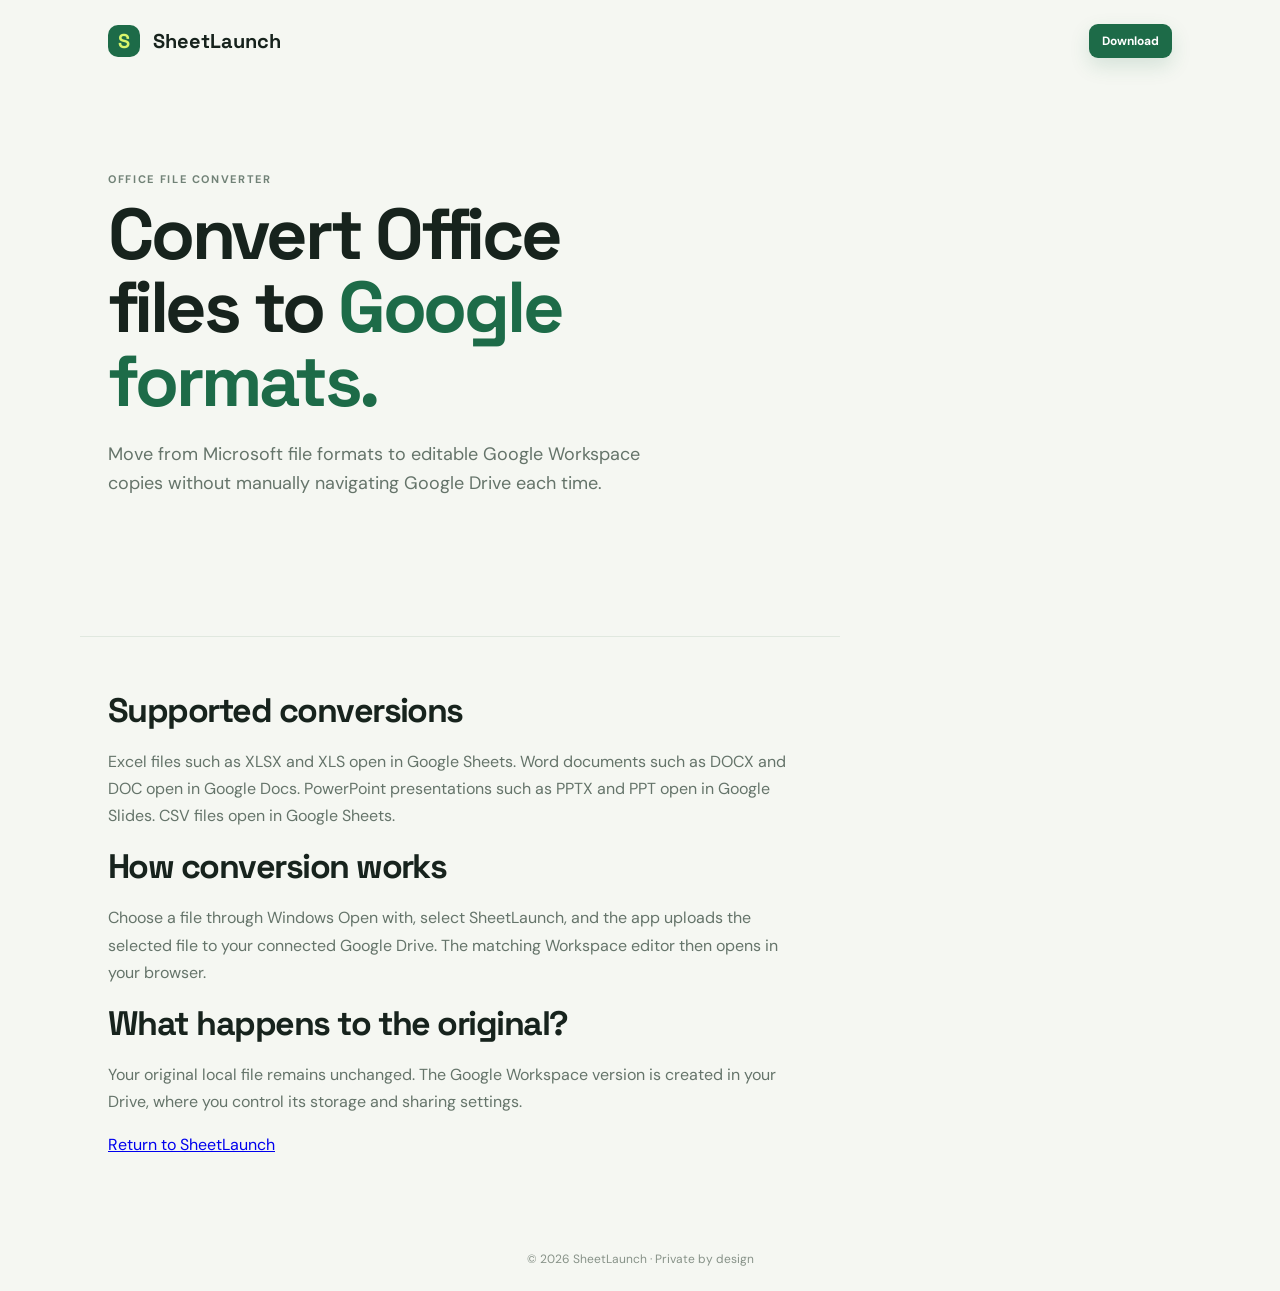
==== convert-office-files-to-google-format.html @ 5d46a6c9 "Add practical SEO guides for Office to Workspace searches" ====
<!doctype html><html lang="en"><head><meta charset="UTF-8"><meta name="viewport" content="width=device-width,initial-scale=1"><title>Convert Office Files to Google Docs, Sheets & Slides | SheetLaunch</title><meta name="description" content="Convert DOCX, XLSX, PPTX and CSV files into editable Google Docs, Sheets and Slides copies with SheetLaunch."><link rel="canonical" href="https://sheetlaunch.getwalksafe.co.uk/convert-office-files-to-google-format.html"><link rel="stylesheet" href="styles.css"></head><body><nav><a class="brand" href="/"><span>S</span> SheetLaunch</a><a class="button small" href="/#download">Download</a></nav><main><section class="hero"><div class="hero-copy"><div class="eyebrow">OFFICE FILE CONVERTER</div><h1>Convert Office files to <em>Google formats.</em></h1><p>Move from Microsoft file formats to editable Google Workspace copies without manually navigating Google Drive each time.</p></div></section><section class="legal"><h2>Supported conversions</h2><p>Excel files such as XLSX and XLS open in Google Sheets. Word documents such as DOCX and DOC open in Google Docs. PowerPoint presentations such as PPTX and PPT open in Google Slides. CSV files open in Google Sheets.</p><h2>How conversion works</h2><p>Choose a file through Windows Open with, select SheetLaunch, and the app uploads the selected file to your connected Google Drive. The matching Workspace editor then opens in your browser.</p><h2>What happens to the original?</h2><p>Your original local file remains unchanged. The Google Workspace version is created in your Drive, where you control its storage and sharing settings.</p><p><a href="/">Return to SheetLaunch</a></p></section></main><footer>© 2026 SheetLaunch · Private by design</footer></body></html>
---- styles.css ----
@import url('https://fonts.googleapis.com/css2?family=DM+Sans:wght@400;500;600;700&family=Space+Grotesk:wght@500;600;700&display=swap');
:root{--ink:#17231d;--muted:#65746a;--green:#1d6b48;--lime:#d9f56b;--paper:#f5f7f2}*{box-sizing:border-box}html{scroll-behavior:smooth}body{margin:0;background:var(--paper);color:var(--ink);font:16px 'DM Sans',sans-serif}nav,main,footer{max-width:1120px;margin:auto}nav{display:flex;align-items:center;gap:30px;padding:24px 28px}.brand{font:700 20px 'Space Grotesk';color:var(--ink);text-decoration:none;margin-right:auto}.brand span,.badge{display:inline-grid;place-items:center;background:var(--green);color:var(--lime);border-radius:10px;width:32px;height:32px;margin-right:8px}.nav-link,.text-link{color:var(--muted);text-decoration:none;font-size:14px}.button{display:inline-block;background:var(--green);color:white;text-decoration:none;border-radius:9px;padding:13px 18px;font-weight:700;font-size:14px;box-shadow:0 8px 20px #1d6b4825}.button b{margin-left:10px}.button.small{padding:9px 13px;font-size:12px}.hero{display:grid;grid-template-columns:1.1fr .9fr;gap:70px;align-items:center;padding:90px 28px 110px}.eyebrow{font-size:11px;letter-spacing:.15em;color:#718277;font-weight:700;margin-bottom:12px}.hero h1,h2,h3{font-family:'Space Grotesk';letter-spacing:-.045em;margin:0}.hero h1{font-size:clamp(42px,6vw,72px);line-height:1.02}.hero em{font-style:normal;color:var(--green)}.hero p{color:var(--muted);font-size:18px;line-height:1.6;max-width:550px;margin:22px 0 28px}.actions{display:flex;align-items:center;gap:22px}.trust{color:#7c897f;font-size:12px;margin-top:26px;display:flex;gap:12px;flex-wrap:wrap}.trust span{color:var(--green)}.hero-card{background:#fff;border:1px solid #dfe8df;border-radius:24px;padding:30px;box-shadow:0 22px 55px #23402d18;display:grid;grid-template-columns:auto 1fr auto;align-items:center;gap:14px}.file-icon,.sheets-icon{width:44px;height:44px;border-radius:12px;display:grid;place-items:center;font-size:23px}.xls{background:#dff2d8;color:#287346}.sheets-icon{background:#d9f56b;color:#255e3d}.file-name{font-weight:700;font-size:14px}.destination{font-size:13px;color:var(--green)}.arrow{color:#a5b2a7;font-size:22px}.progress{grid-column:1/-1;height:6px;background:#edf1ec;border-radius:20px;overflow:hidden;margin-top:10px}.progress i{display:block;width:65%;height:100%;background:var(--green);border-radius:20px}.hero-card small{grid-column:1/-1;color:#849187;font-size:12px}.section{padding:80px 28px}.section h2,.download h2{font-size:40px;max-width:550px}.steps{display:grid;grid-template-columns:repeat(3,1fr);gap:18px;margin-top:42px}.steps article{background:#fff;border:1px solid #e0e8df;border-radius:16px;padding:24px}.steps b{color:var(--green);font-size:12px}.steps h3{font-size:21px;margin-top:22px}.steps p,.callout p,.download p{color:var(--muted);line-height:1.55}.callout{margin:20px 28px 90px;padding:38px 42px;border-radius:20px;background:#193b2a;color:white;display:flex;align-items:center;justify-content:space-between}.callout .eyebrow{color:#b8d2b7}.callout h2{font-size:32px}.callout p{max-width:570px;color:#c1d1c3}.badge{width:74px;height:74px;border-radius:22px;font-size:34px;margin:0}.download{text-align:center;padding:45px 28px 110px}.download h2{margin:0 auto}.download p{max-width:560px;margin:16px auto 25px}.download small{display:block;color:#879288;margin-top:14px}footer{text-align:center;color:#879288;font-size:12px;padding:24px}@media(max-width:760px){nav{padding:18px}.nav-link{display:none}.hero{grid-template-columns:1fr;padding:55px 18px 75px;gap:40px}.hero h1{font-size:47px}.section{padding:55px 18px}.steps{grid-template-columns:1fr}.callout{margin:10px 18px 60px;padding:28px;display:block}.badge{margin-top:25px}}
.legal{max-width:760px;padding:52px 28px;border-top:1px solid #e0e8df}.legal h2{font-size:34px}.legal p{color:var(--muted);line-height:1.7}.legal small{color:#879288}
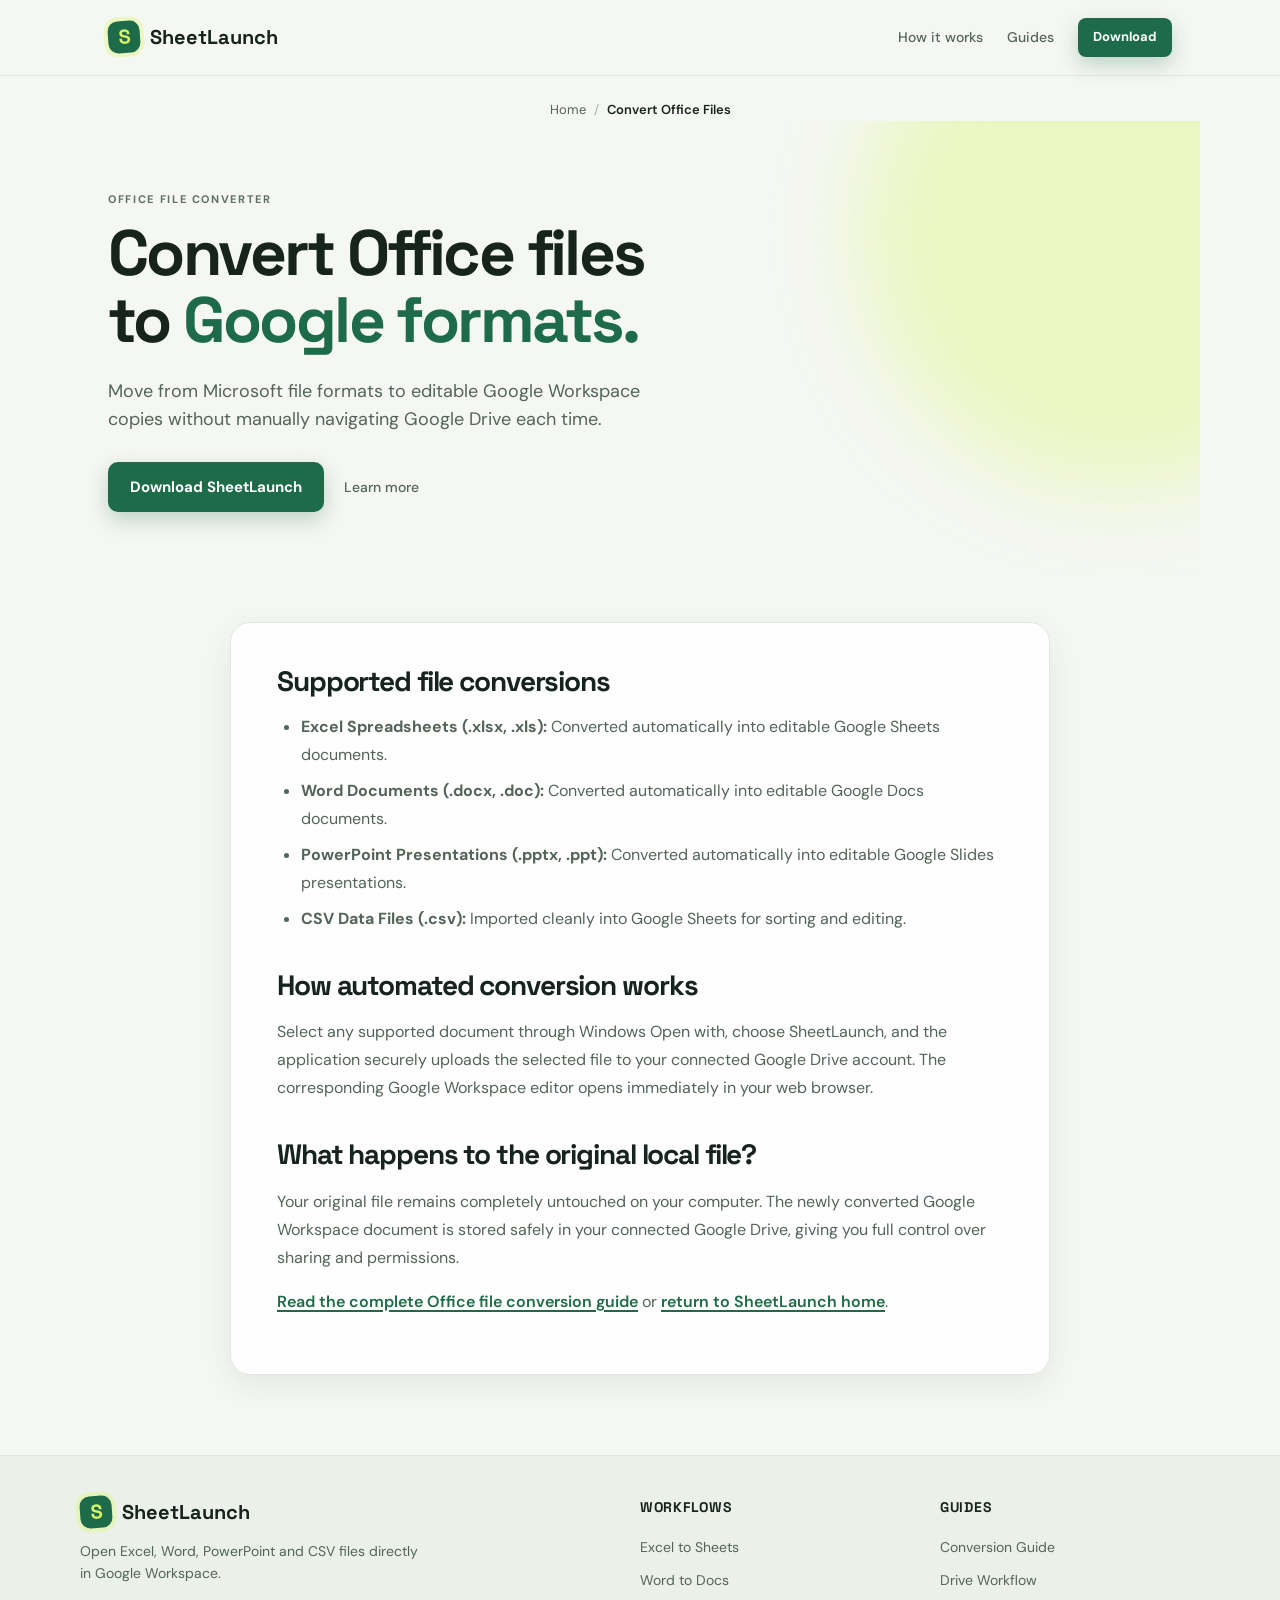
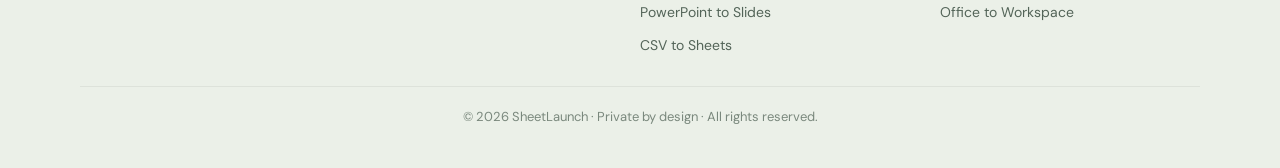
==== commit 39bc6aac: "update" ====
--- a/convert-office-files-to-google-format.html
+++ b/convert-office-files-to-google-format.html
@@ -1 +1,137 @@
-<!doctype html><html lang="en"><head><meta charset="UTF-8"><meta name="viewport" content="width=device-width,initial-scale=1"><title>Convert Office Files to Google Docs, Sheets & Slides | SheetLaunch</title><meta name="description" content="Convert DOCX, XLSX, PPTX and CSV files into editable Google Docs, Sheets and Slides copies with SheetLaunch."><link rel="canonical" href="https://sheetlaunch.getwalksafe.co.uk/convert-office-files-to-google-format.html"><link rel="stylesheet" href="styles.css"></head><body><nav><a class="brand" href="/"><span>S</span> SheetLaunch</a><a class="button small" href="/#download">Download</a></nav><main><section class="hero"><div class="hero-copy"><div class="eyebrow">OFFICE FILE CONVERTER</div><h1>Convert Office files to <em>Google formats.</em></h1><p>Move from Microsoft file formats to editable Google Workspace copies without manually navigating Google Drive each time.</p></div></section><section class="legal"><h2>Supported conversions</h2><p>Excel files such as XLSX and XLS open in Google Sheets. Word documents such as DOCX and DOC open in Google Docs. PowerPoint presentations such as PPTX and PPT open in Google Slides. CSV files open in Google Sheets.</p><h2>How conversion works</h2><p>Choose a file through Windows Open with, select SheetLaunch, and the app uploads the selected file to your connected Google Drive. The matching Workspace editor then opens in your browser.</p><h2>What happens to the original?</h2><p>Your original local file remains unchanged. The Google Workspace version is created in your Drive, where you control its storage and sharing settings.</p><p><a href="/">Return to SheetLaunch</a></p></section></main><footer>© 2026 SheetLaunch · Private by design</footer></body></html>
+<!doctype html>
+<html lang="en">
+<head>
+  <meta charset="UTF-8">
+  <meta name="viewport" content="width=device-width, initial-scale=1">
+  <title>Convert Office Files to Google Docs, Sheets & Slides | SheetLaunch</title>
+  <meta name="description" content="Convert DOCX, XLSX, PPTX and CSV files into editable Google Docs, Sheets and Slides copies seamlessly with SheetLaunch.">
+  <meta name="robots" content="index, follow, max-image-preview:large">
+  <meta name="theme-color" content="#1d6b48">
+  <link rel="canonical" href="https://sheetlaunch.getwalksafe.co.uk/convert-office-files-to-google-format.html">
+  
+  <!-- Open Graph -->
+  <meta property="og:type" content="article">
+  <meta property="og:site_name" content="SheetLaunch">
+  <meta property="og:url" content="https://sheetlaunch.getwalksafe.co.uk/convert-office-files-to-google-format.html">
+  <meta property="og:title" content="Convert Office Files to Google Docs, Sheets & Slides | SheetLaunch">
+  <meta property="og:description" content="Convert DOCX, XLSX, PPTX and CSV files into editable Google Docs, Sheets and Slides copies with SheetLaunch.">
+  <meta property="og:image" content="https://sheetlaunch.getwalksafe.co.uk/og-image.png">
+  
+  <!-- Twitter -->
+  <meta name="twitter:card" content="summary_large_image">
+  <meta name="twitter:title" content="Convert Office Files to Google Docs, Sheets & Slides | SheetLaunch">
+  <meta name="twitter:description" content="Convert DOCX, XLSX, PPTX and CSV files into editable Google Docs, Sheets and Slides copies with SheetLaunch.">
+  <meta name="twitter:image" content="https://sheetlaunch.getwalksafe.co.uk/og-image.png">
+
+  <link rel="stylesheet" href="styles.css">
+
+  <!-- JSON-LD Structured Data -->
+  <script type="application/ld+json">
+  [
+    {
+      "@context": "https://schema.org",
+      "@type": "BreadcrumbList",
+      "itemListElement": [
+        {
+          "@type": "ListItem",
+          "position": 1,
+          "name": "Home",
+          "item": "https://sheetlaunch.getwalksafe.co.uk/"
+        },
+        {
+          "@type": "ListItem",
+          "position": 2,
+          "name": "Convert Office Files",
+          "item": "https://sheetlaunch.getwalksafe.co.uk/convert-office-files-to-google-format.html"
+        }
+      ]
+    },
+    {
+      "@context": "https://schema.org",
+      "@type": "TechArticle",
+      "headline": "Convert Office Files to Google Workspace Formats",
+      "description": "Comprehensive explanation of file format conversions between Microsoft Office and Google Workspace editors.",
+      "publisher": {
+        "@type": "Organization",
+        "name": "SheetLaunch",
+        "url": "https://sheetlaunch.getwalksafe.co.uk/"
+      }
+    }
+  ]
+  </script>
+</head>
+<body>
+  <header>
+    <nav>
+      <a class="brand" href="/"><span>S</span> SheetLaunch</a>
+      <a class="nav-link" href="/#how-it-works">How it works</a>
+      <a class="nav-link" href="/office-file-conversion-guide.html">Guides</a>
+      <a class="button small" href="/#download">Download</a>
+    </nav>
+  </header>
+
+  <nav class="breadcrumb" aria-label="Breadcrumb">
+    <ol>
+      <li><a href="/">Home</a></li>
+      <li><span aria-current="page">Convert Office Files</span></li>
+    </ol>
+  </nav>
+
+  <main>
+    <section class="hero">
+      <div class="hero-copy">
+        <div class="eyebrow">OFFICE FILE CONVERTER</div>
+        <h1>Convert Office files to <em>Google formats.</em></h1>
+        <p>Move from Microsoft file formats to editable Google Workspace copies without manually navigating Google Drive each time.</p>
+        <div class="actions">
+          <a class="button" href="/#download">Download SheetLaunch</a>
+          <a class="text-link" href="/">Learn more</a>
+        </div>
+      </div>
+    </section>
+
+    <article class="guide-content">
+      <h2>Supported file conversions</h2>
+      <ul>
+        <li><strong>Excel Spreadsheets (.xlsx, .xls):</strong> Converted automatically into editable Google Sheets documents.</li>
+        <li><strong>Word Documents (.docx, .doc):</strong> Converted automatically into editable Google Docs documents.</li>
+        <li><strong>PowerPoint Presentations (.pptx, .ppt):</strong> Converted automatically into editable Google Slides presentations.</li>
+        <li><strong>CSV Data Files (.csv):</strong> Imported cleanly into Google Sheets for sorting and editing.</li>
+      </ul>
+
+      <h2>How automated conversion works</h2>
+      <p>Select any supported document through Windows Open with, choose SheetLaunch, and the application securely uploads the selected file to your connected Google Drive account. The corresponding Google Workspace editor opens immediately in your web browser.</p>
+
+      <h2>What happens to the original local file?</h2>
+      <p>Your original file remains completely untouched on your computer. The newly converted Google Workspace document is stored safely in your connected Google Drive, giving you full control over sharing and permissions.</p>
+
+      <p><a href="/office-file-conversion-guide.html">Read the complete Office file conversion guide</a> or <a href="/">return to SheetLaunch home</a>.</p>
+    </article>
+  </main>
+
+  <footer>
+    <div class="footer-container">
+      <div class="footer-brand">
+        <a class="brand" href="/"><span>S</span> SheetLaunch</a>
+        <p>Open Excel, Word, PowerPoint and CSV files directly in Google Workspace.</p>
+      </div>
+      <div class="footer-links">
+        <h4>Workflows</h4>
+        <a href="/open-excel-in-google-sheets.html">Excel to Sheets</a>
+        <a href="/open-word-in-google-docs.html">Word to Docs</a>
+        <a href="/open-powerpoint-in-google-slides.html">PowerPoint to Slides</a>
+        <a href="/open-csv-in-google-sheets.html">CSV to Sheets</a>
+      </div>
+      <div class="footer-links">
+        <h4>Guides</h4>
+        <a href="/office-file-conversion-guide.html">Conversion Guide</a>
+        <a href="/open-files-in-google-drive.html">Drive Workflow</a>
+        <a href="/microsoft-office-to-google-workspace.html">Office to Workspace</a>
+      </div>
+    </div>
+    <div class="footer-bottom">
+      © 2026 SheetLaunch · Private by design · All rights reserved.
+    </div>
+  </footer>
+</body>
+</html>
--- a/styles.css
+++ b/styles.css
@@ -1,3 +1,650 @@
-@import url('https://fonts.googleapis.com/css2?family=DM+Sans:wght@400;500;600;700&family=Space+Grotesk:wght@500;600;700&display=swap');
-:root{--ink:#17231d;--muted:#65746a;--green:#1d6b48;--lime:#d9f56b;--paper:#f5f7f2}*{box-sizing:border-box}html{scroll-behavior:smooth}body{margin:0;background:var(--paper);color:var(--ink);font:16px 'DM Sans',sans-serif}nav,main,footer{max-width:1120px;margin:auto}nav{display:flex;align-items:center;gap:30px;padding:24px 28px}.brand{font:700 20px 'Space Grotesk';color:var(--ink);text-decoration:none;margin-right:auto}.brand span,.badge{display:inline-grid;place-items:center;background:var(--green);color:var(--lime);border-radius:10px;width:32px;height:32px;margin-right:8px}.nav-link,.text-link{color:var(--muted);text-decoration:none;font-size:14px}.button{display:inline-block;background:var(--green);color:white;text-decoration:none;border-radius:9px;padding:13px 18px;font-weight:700;font-size:14px;box-shadow:0 8px 20px #1d6b4825}.button b{margin-left:10px}.button.small{padding:9px 13px;font-size:12px}.hero{display:grid;grid-template-columns:1.1fr .9fr;gap:70px;align-items:center;padding:90px 28px 110px}.eyebrow{font-size:11px;letter-spacing:.15em;color:#718277;font-weight:700;margin-bottom:12px}.hero h1,h2,h3{font-family:'Space Grotesk';letter-spacing:-.045em;margin:0}.hero h1{font-size:clamp(42px,6vw,72px);line-height:1.02}.hero em{font-style:normal;color:var(--green)}.hero p{color:var(--muted);font-size:18px;line-height:1.6;max-width:550px;margin:22px 0 28px}.actions{display:flex;align-items:center;gap:22px}.trust{color:#7c897f;font-size:12px;margin-top:26px;display:flex;gap:12px;flex-wrap:wrap}.trust span{color:var(--green)}.hero-card{background:#fff;border:1px solid #dfe8df;border-radius:24px;padding:30px;box-shadow:0 22px 55px #23402d18;display:grid;grid-template-columns:auto 1fr auto;align-items:center;gap:14px}.file-icon,.sheets-icon{width:44px;height:44px;border-radius:12px;display:grid;place-items:center;font-size:23px}.xls{background:#dff2d8;color:#287346}.sheets-icon{background:#d9f56b;color:#255e3d}.file-name{font-weight:700;font-size:14px}.destination{font-size:13px;color:var(--green)}.arrow{color:#a5b2a7;font-size:22px}.progress{grid-column:1/-1;height:6px;background:#edf1ec;border-radius:20px;overflow:hidden;margin-top:10px}.progress i{display:block;width:65%;height:100%;background:var(--green);border-radius:20px}.hero-card small{grid-column:1/-1;color:#849187;font-size:12px}.section{padding:80px 28px}.section h2,.download h2{font-size:40px;max-width:550px}.steps{display:grid;grid-template-columns:repeat(3,1fr);gap:18px;margin-top:42px}.steps article{background:#fff;border:1px solid #e0e8df;border-radius:16px;padding:24px}.steps b{color:var(--green);font-size:12px}.steps h3{font-size:21px;margin-top:22px}.steps p,.callout p,.download p{color:var(--muted);line-height:1.55}.callout{margin:20px 28px 90px;padding:38px 42px;border-radius:20px;background:#193b2a;color:white;display:flex;align-items:center;justify-content:space-between}.callout .eyebrow{color:#b8d2b7}.callout h2{font-size:32px}.callout p{max-width:570px;color:#c1d1c3}.badge{width:74px;height:74px;border-radius:22px;font-size:34px;margin:0}.download{text-align:center;padding:45px 28px 110px}.download h2{margin:0 auto}.download p{max-width:560px;margin:16px auto 25px}.download small{display:block;color:#879288;margin-top:14px}footer{text-align:center;color:#879288;font-size:12px;padding:24px}@media(max-width:760px){nav{padding:18px}.nav-link{display:none}.hero{grid-template-columns:1fr;padding:55px 18px 75px;gap:40px}.hero h1{font-size:47px}.section{padding:55px 18px}.steps{grid-template-columns:1fr}.callout{margin:10px 18px 60px;padding:28px;display:block}.badge{margin-top:25px}}
-.legal{max-width:760px;padding:52px 28px;border-top:1px solid #e0e8df}.legal h2{font-size:34px}.legal p{color:var(--muted);line-height:1.7}.legal small{color:#879288}
+@import url('https://fonts.googleapis.com/css2?family=DM+Sans:ital,wght@0,400;0,500;0,600;0,700;1,400&family=Space+Grotesk:wght@500;600;700&display=swap');
+
+:root {
+  --ink: #17231d;
+  --muted: #536458;
+  --green: #1d6b48;
+  --green-hover: #145035;
+  --lime: #d9f56b;
+  --paper: #f5f7f2;
+  --white: #ffffff;
+  --border: #e0e8df;
+  --shadow-sm: 0 4px 12px rgba(29, 107, 72, 0.05);
+  --shadow-md: 0 10px 30px rgba(35, 64, 45, 0.08);
+  --shadow-lg: 0 22px 55px rgba(35, 64, 45, 0.15);
+}
+
+* {
+  box-sizing: border-box;
+}
+
+html {
+  scroll-behavior: smooth;
+}
+
+body {
+  margin: 0;
+  background: var(--paper);
+  color: var(--ink);
+  font-family: 'DM Sans', -apple-system, BlinkMacSystemFont, 'Segoe UI', Roboto, sans-serif;
+  font-size: 16px;
+  line-height: 1.6;
+  min-height: 100vh;
+  display: flex;
+  flex-direction: column;
+}
+
+/* Accessibility Focus States */
+a:focus-visible, button:focus-visible {
+  outline: 3px solid var(--green);
+  outline-offset: 3px;
+  border-radius: 4px;
+}
+
+/* Header & Nav */
+header {
+  border-bottom: 1px solid var(--border);
+  background: rgba(245, 247, 242, 0.92);
+  backdrop-filter: blur(8px);
+  position: sticky;
+  top: 0;
+  z-index: 100;
+}
+
+nav {
+  max-width: 1120px;
+  margin: auto;
+  display: flex;
+  align-items: center;
+  gap: 24px;
+  padding: 18px 28px;
+}
+
+.brand {
+  font-family: 'Space Grotesk', sans-serif;
+  font-weight: 700;
+  font-size: 20px;
+  color: var(--ink);
+  text-decoration: none;
+  display: flex;
+  align-items: center;
+  margin-right: auto;
+}
+
+.brand span, .badge {
+  display: inline-grid;
+  place-items: center;
+  background: var(--green);
+  color: var(--lime);
+  border-radius: 10px;
+  width: 32px;
+  height: 32px;
+  margin-right: 10px;
+  font-weight: 700;
+  box-shadow: 0 0 0 4px rgba(217, 245, 107, 0.35);
+  transform: rotate(-4deg);
+}
+
+.nav-link, .text-link {
+  color: var(--muted);
+  text-decoration: none;
+  font-size: 14px;
+  font-weight: 500;
+  transition: color 0.2s ease;
+}
+
+.nav-link:hover, .text-link:hover, a:not(.button):hover {
+  color: var(--green);
+}
+
+.nav-badge {
+  color: #718277;
+  font-size: 12px;
+  font-weight: 500;
+  background: #e5ece3;
+  padding: 3px 10px;
+  border-radius: 12px;
+}
+
+/* Main Container */
+main {
+  max-width: 1120px;
+  width: 100%;
+  margin: 0 auto;
+  flex: 1;
+  padding-bottom: 40px;
+}
+
+/* Breadcrumb Navigation */
+.breadcrumb {
+  padding: 24px 28px 0;
+  font-size: 13px;
+  color: var(--muted);
+}
+
+.breadcrumb ol {
+  list-style: none;
+  padding: 0;
+  margin: 0;
+  display: flex;
+  flex-wrap: wrap;
+  align-items: center;
+  gap: 8px;
+}
+
+.breadcrumb li+li::before {
+  content: "/";
+  color: #a5b2a7;
+  margin-right: 8px;
+}
+
+.breadcrumb a {
+  color: var(--muted);
+  text-decoration: none;
+}
+
+.breadcrumb a:hover {
+  color: var(--green);
+  text-decoration: underline;
+}
+
+.breadcrumb [aria-current="page"] {
+  color: var(--ink);
+  font-weight: 600;
+}
+
+/* Hero Section */
+.hero {
+  display: grid;
+  grid-template-columns: 1.1fr 0.9fr;
+  gap: 60px;
+  align-items: center;
+  padding: 70px 28px 80px;
+  position: relative;
+  overflow: hidden;
+}
+
+.hero::before {
+  content: '';
+  position: absolute;
+  width: 520px;
+  height: 520px;
+  border-radius: 50%;
+  background: rgba(217, 245, 107, 0.35);
+  filter: blur(40px);
+  right: -180px;
+  top: -150px;
+  z-index: -1;
+}
+
+.eyebrow {
+  font-size: 11px;
+  letter-spacing: 0.15em;
+  color: #5d7063;
+  font-weight: 700;
+  text-transform: uppercase;
+  margin-bottom: 12px;
+}
+
+.hero h1, h2, h3 {
+  font-family: 'Space Grotesk', sans-serif;
+  letter-spacing: -0.04em;
+  margin: 0;
+  color: var(--ink);
+}
+
+.hero h1 {
+  font-size: clamp(38px, 5.5vw, 64px);
+  line-height: 1.05;
+}
+
+.hero em {
+  font-style: normal;
+  color: var(--green);
+}
+
+.hero p {
+  color: var(--muted);
+  font-size: 18px;
+  line-height: 1.6;
+  max-width: 550px;
+  margin: 22px 0 28px;
+}
+
+.actions {
+  display: flex;
+  align-items: center;
+  gap: 20px;
+}
+
+.trust {
+  color: #6a796e;
+  font-size: 13px;
+  font-weight: 500;
+  margin-top: 26px;
+  display: flex;
+  gap: 16px;
+  flex-wrap: wrap;
+}
+
+.trust span {
+  color: var(--green);
+  font-weight: 700;
+}
+
+/* Hero Interactive Card */
+.hero-card {
+  background: var(--white);
+  border: 1px solid var(--border);
+  border-radius: 24px;
+  padding: 30px;
+  box-shadow: var(--shadow-lg);
+  display: grid;
+  grid-template-columns: auto 1fr auto;
+  align-items: center;
+  gap: 14px;
+  transform: rotate(2deg);
+  transition: transform 0.3s ease, box-shadow 0.3s ease;
+}
+
+.hero-card:hover {
+  transform: rotate(0) translateY(-4px);
+  box-shadow: 0 28px 65px rgba(35, 64, 45, 0.22);
+}
+
+.file-icon, .sheets-icon {
+  width: 44px;
+  height: 44px;
+  border-radius: 12px;
+  display: grid;
+  place-items: center;
+  font-size: 22px;
+  font-weight: 700;
+}
+
+.xls {
+  background: #dff2d8;
+  color: #287346;
+}
+
+.sheets-icon {
+  background: var(--lime);
+  color: #255e3d;
+}
+
+.file-name {
+  font-weight: 700;
+  font-size: 14px;
+}
+
+.destination {
+  font-size: 13px;
+  color: var(--green);
+}
+
+.arrow {
+  color: #a5b2a7;
+  font-size: 22px;
+}
+
+.progress {
+  grid-column: 1 / -1;
+  height: 6px;
+  background: #edf1ec;
+  border-radius: 20px;
+  overflow: hidden;
+  margin-top: 10px;
+}
+
+.progress i {
+  display: block;
+  width: 70%;
+  height: 100%;
+  background: var(--green);
+  border-radius: 20px;
+}
+
+.hero-card small {
+  grid-column: 1 / -1;
+  color: #849187;
+  font-size: 12px;
+}
+
+/* Buttons */
+.button {
+  display: inline-flex;
+  align-items: center;
+  justify-content: center;
+  background: var(--green);
+  color: var(--white);
+  text-decoration: none;
+  border-radius: 10px;
+  padding: 13px 22px;
+  font-weight: 700;
+  font-size: 15px;
+  box-shadow: 0 8px 20px rgba(29, 107, 72, 0.25);
+  transition: background-color 0.2s ease, transform 0.2s ease, box-shadow 0.2s ease;
+  border: none;
+  cursor: pointer;
+}
+
+.button:hover {
+  background: var(--green-hover);
+  color: var(--white);
+  transform: translateY(-2px);
+  box-shadow: 0 12px 25px rgba(29, 107, 72, 0.35);
+}
+
+.button b {
+  margin-left: 8px;
+}
+
+.button.small {
+  padding: 9px 15px;
+  font-size: 13px;
+  border-radius: 8px;
+}
+
+/* Generic Section Styling */
+.section {
+  padding: 60px 28px;
+}
+
+.section h2, .download h2 {
+  font-size: 38px;
+  line-height: 1.1;
+  max-width: 650px;
+}
+
+/* Steps Grid */
+.steps {
+  display: grid;
+  grid-template-columns: repeat(auto-fit, minmax(240px, 1fr));
+  gap: 20px;
+  margin-top: 36px;
+}
+
+.steps article {
+  background: var(--white);
+  border: 1px solid var(--border);
+  border-radius: 18px;
+  padding: 26px;
+  box-shadow: var(--shadow-sm);
+  transition: transform 0.2s ease, box-shadow 0.2s ease;
+}
+
+.steps article:hover {
+  transform: translateY(-4px);
+  box-shadow: var(--shadow-md);
+}
+
+.steps b {
+  color: var(--green);
+  font-size: 13px;
+  font-weight: 700;
+}
+
+.steps h3 {
+  font-size: 20px;
+  margin-top: 14px;
+  margin-bottom: 8px;
+  line-height: 1.25;
+}
+
+.steps h3 a {
+  color: var(--ink);
+  text-decoration: none;
+}
+
+.steps h3 a:hover {
+  color: var(--green);
+  text-decoration: underline;
+}
+
+.steps p, .callout p, .download p {
+  color: var(--muted);
+  line-height: 1.6;
+  margin: 0;
+}
+
+/* Callout Banner */
+.callout {
+  margin: 40px 28px 60px;
+  padding: 42px;
+  border-radius: 24px;
+  background: #193b2a;
+  color: var(--white);
+  display: flex;
+  align-items: center;
+  justify-content: space-between;
+  box-shadow: var(--shadow-md);
+}
+
+.callout .eyebrow {
+  color: #b8d2b7;
+}
+
+.callout h2 {
+  font-size: 32px;
+  color: var(--white);
+}
+
+.callout p {
+  max-width: 570px;
+  color: #c1d1c3;
+  margin-top: 10px;
+}
+
+.badge {
+  width: 74px;
+  height: 74px;
+  border-radius: 22px;
+  font-size: 34px;
+  margin: 0;
+  flex-shrink: 0;
+}
+
+/* Download Section */
+.download {
+  text-align: center;
+  padding: 60px 28px 90px;
+}
+
+.download h2 {
+  margin: 0 auto;
+}
+
+.download p {
+  max-width: 560px;
+  margin: 16px auto 25px;
+}
+
+.download small {
+  display: block;
+  color: #879288;
+  margin-top: 14px;
+}
+
+/* Guide Content / Legal Styling (Unified Inside Main) */
+.legal, .guide-content {
+  max-width: 820px;
+  margin: 30px auto 40px;
+  padding: 42px 46px;
+  background: rgba(255, 255, 255, 0.85);
+  border: 1px solid var(--border);
+  border-radius: 20px;
+  box-shadow: var(--shadow-md);
+}
+
+.legal h2, .guide-content h2 {
+  font-size: 28px;
+  line-height: 1.2;
+  margin: 36px 0 14px;
+  color: var(--ink);
+}
+
+.legal h2:first-child, .guide-content h2:first-child {
+  margin-top: 0;
+}
+
+.legal h3, .guide-content h3 {
+  font-size: 20px;
+  margin: 24px 0 10px;
+  color: var(--green);
+}
+
+.legal p, .legal li, .guide-content p, .guide-content li {
+  color: var(--muted);
+  font-size: 16px;
+  line-height: 1.75;
+}
+
+.legal ol, .guide-content ol, .legal ul, .guide-content ul {
+  padding-left: 24px;
+  margin: 14px 0;
+}
+
+.legal li, .guide-content li {
+  margin-bottom: 8px;
+}
+
+.legal a, .guide-content a {
+  color: var(--green);
+  font-weight: 600;
+  text-decoration: underline;
+  text-decoration-thickness: 2px;
+  text-underline-offset: 3px;
+}
+
+.legal a:hover, .guide-content a:hover {
+  color: var(--green-hover);
+}
+
+.legal small, .guide-content small {
+  display: block;
+  color: #879288;
+  margin-top: 24px;
+  font-size: 13px;
+}
+
+/* Footer Navigation */
+footer {
+  border-top: 1px solid var(--border);
+  background: #ebf0e8;
+  padding: 40px 28px;
+  margin-top: auto;
+}
+
+.footer-container {
+  max-width: 1120px;
+  margin: auto;
+  display: grid;
+  grid-template-columns: 2fr 1fr 1fr;
+  gap: 40px;
+}
+
+.footer-brand {
+  display: flex;
+  flex-direction: column;
+  gap: 12px;
+}
+
+.footer-brand p {
+  color: var(--muted);
+  font-size: 14px;
+  margin: 0;
+  max-width: 340px;
+}
+
+.footer-links {
+  display: flex;
+  flex-direction: column;
+  gap: 10px;
+}
+
+.footer-links h4 {
+  font-family: 'Space Grotesk', sans-serif;
+  margin: 0 0 8px;
+  font-size: 14px;
+  color: var(--ink);
+  text-transform: uppercase;
+  letter-spacing: 0.05em;
+}
+
+.footer-links a {
+  color: var(--muted);
+  text-decoration: none;
+  font-size: 14px;
+  transition: color 0.2s;
+}
+
+.footer-links a:hover {
+  color: var(--green);
+}
+
+.footer-bottom {
+  max-width: 1120px;
+  margin: 30px auto 0;
+  padding-top: 20px;
+  border-top: 1px solid rgba(0,0,0,0.06);
+  text-align: center;
+  color: #7a887d;
+  font-size: 13px;
+}
+
+/* Media Queries for Mobile Responsiveness */
+@media (max-width: 768px) {
+  nav {
+    padding: 14px 18px;
+    gap: 16px;
+  }
+
+  .nav-link {
+    display: none;
+  }
+
+  .hero {
+    grid-template-columns: 1fr;
+    padding: 45px 18px 50px;
+    gap: 40px;
+  }
+
+  .hero h1 {
+    font-size: 40px;
+  }
+
+  .hero-card {
+    transform: none;
+  }
+
+  .section {
+    padding: 45px 18px;
+  }
+
+  .steps {
+    grid-template-columns: 1fr;
+  }
+
+  .callout {
+    margin: 20px 18px 40px;
+    padding: 28px;
+    flex-direction: column;
+    align-items: flex-start;
+    gap: 20px;
+  }
+
+  .badge {
+    margin-top: 10px;
+  }
+
+  .legal, .guide-content {
+    margin: 20px 18px 30px;
+    padding: 28px 20px;
+    border-radius: 14px;
+  }
+
+  .footer-container {
+    grid-template-columns: 1fr;
+    gap: 30px;
+  }
+}
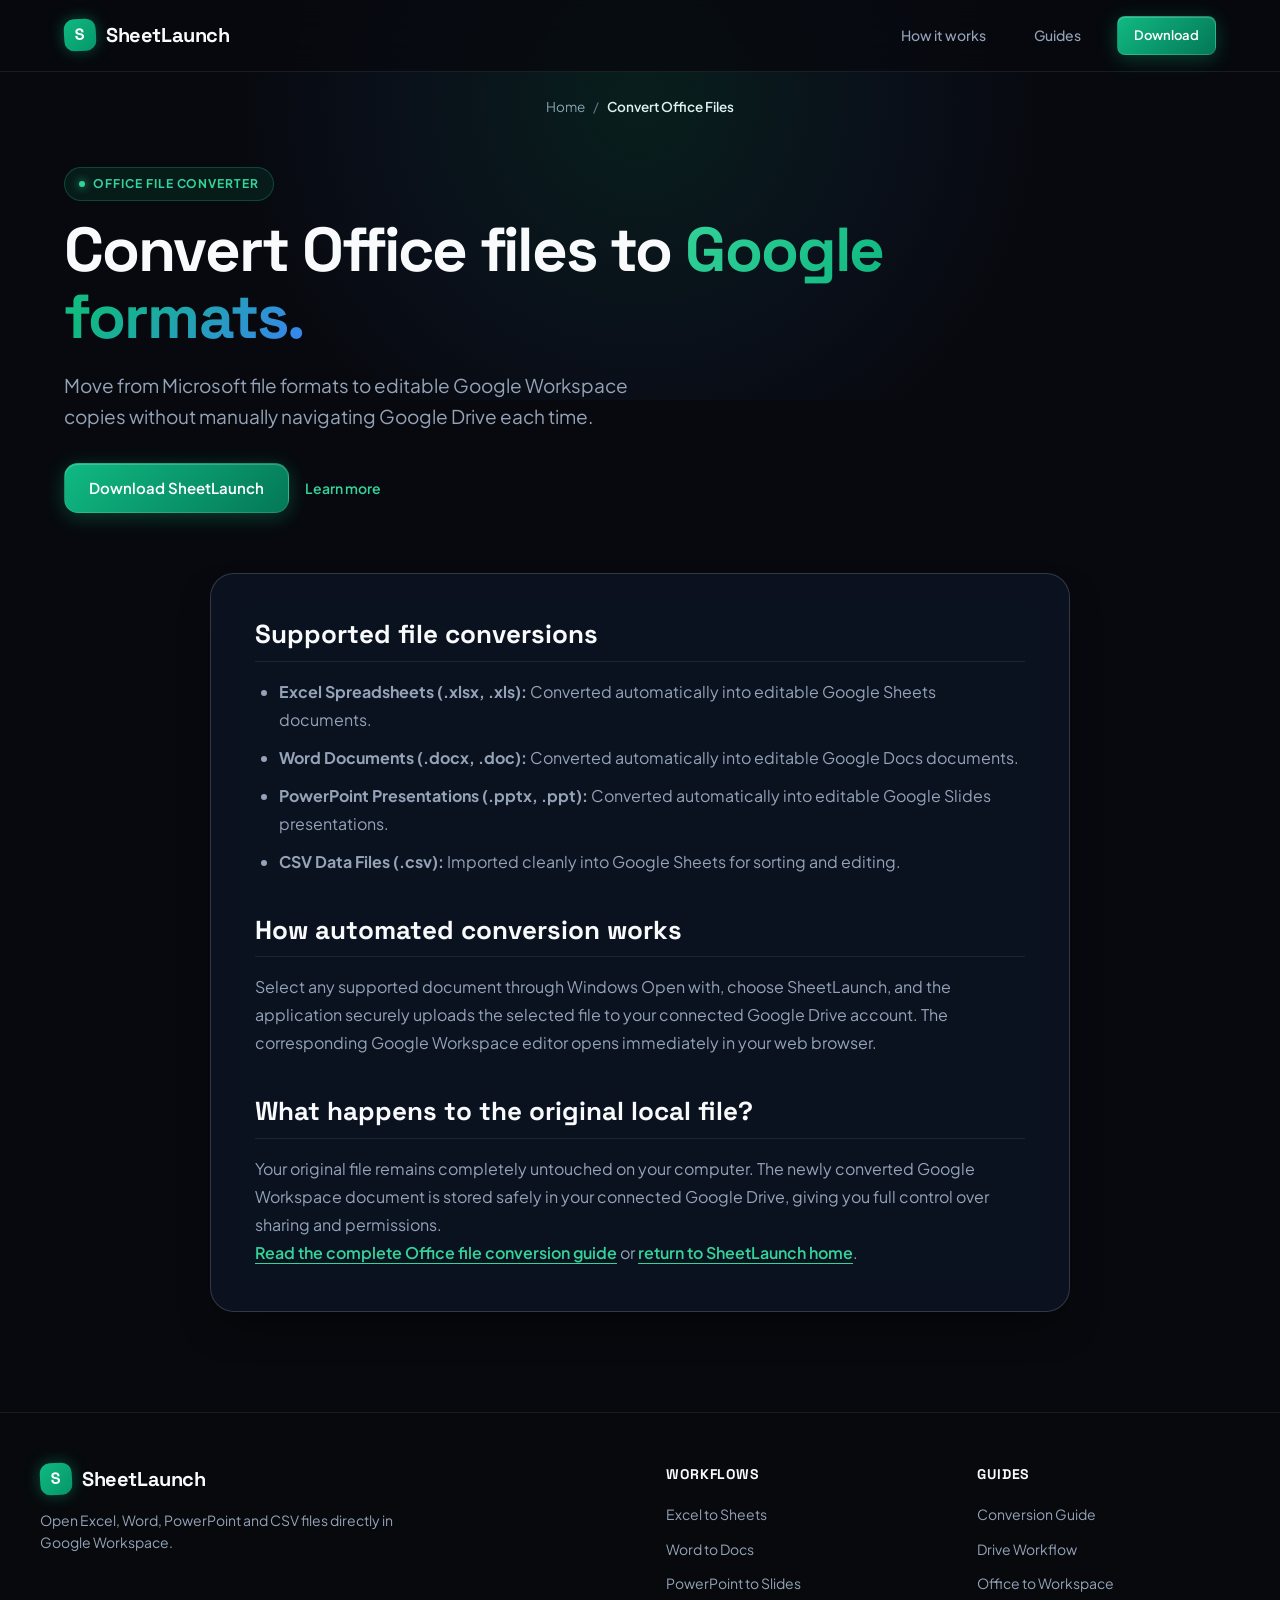
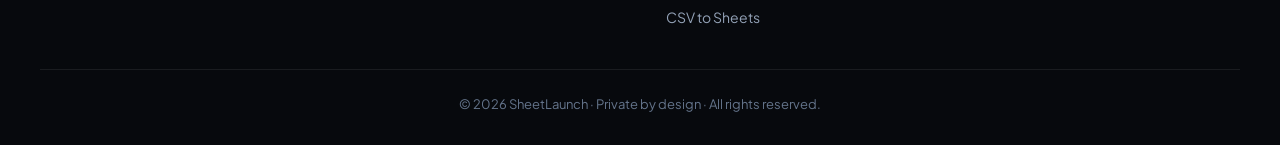
==== commit ebe679cb: "updates" ====
--- a/convert-office-files-to-google-format.html
+++ b/convert-office-files-to-google-format.html
@@ -80,7 +80,7 @@
   <main>
     <section class="hero">
       <div class="hero-copy">
-        <div class="eyebrow">OFFICE FILE CONVERTER</div>
+        <div class="eyebrow"><span class="eyebrow-dot"></span> OFFICE FILE CONVERTER</div>
         <h1>Convert Office files to <em>Google formats.</em></h1>
         <p>Move from Microsoft file formats to editable Google Workspace copies without manually navigating Google Drive each time.</p>
         <div class="actions">
--- a/styles.css
+++ b/styles.css
@@ -1,486 +1,940 @@
-@import url('https://fonts.googleapis.com/css2?family=DM+Sans:ital,wght@0,400;0,500;0,600;0,700;1,400&family=Space+Grotesk:wght@500;600;700&display=swap');
+@import url('https://fonts.googleapis.com/css2?family=Plus+Jakarta+Sans:wght@400;500;600;700;800&family=Space+Grotesk:wght@500;600;700&display=swap');
 
 :root {
-  --ink: #17231d;
-  --muted: #536458;
-  --green: #1d6b48;
-  --green-hover: #145035;
-  --lime: #d9f56b;
-  --paper: #f5f7f2;
-  --white: #ffffff;
-  --border: #e0e8df;
-  --shadow-sm: 0 4px 12px rgba(29, 107, 72, 0.05);
-  --shadow-md: 0 10px 30px rgba(35, 64, 45, 0.08);
-  --shadow-lg: 0 22px 55px rgba(35, 64, 45, 0.15);
+  /* Color Palette - Dark Obsidian & Emerald Glassmorphism */
+  --bg-dark: #07090e;
+  --bg-surface: #0f172a;
+  --bg-card: rgba(15, 23, 42, 0.65);
+  --bg-card-hover: rgba(30, 41, 59, 0.75);
+  
+  --border-glass: rgba(255, 255, 255, 0.08);
+  --border-glass-bright: rgba(255, 255, 255, 0.16);
+  --border-emerald: rgba(16, 185, 129, 0.3);
+  
+  --accent-emerald: #10b981;
+  --accent-emerald-glow: rgba(16, 185, 129, 0.4);
+  --accent-emerald-dark: #059669;
+  --accent-mint: #34d399;
+  --accent-blue: #3b82f6;
+  --accent-amber: #f59e0b;
+  --accent-purple: #8b5cf6;
+  
+  --text-primary: #f8fafc;
+  --text-secondary: #94a3b8;
+  --text-muted: #64748b;
+  
+  --shadow-glow: 0 0 50px rgba(16, 185, 129, 0.15);
+  --shadow-lg: 0 20px 40px -15px rgba(0, 0, 0, 0.6);
+  --shadow-card: 0 10px 30px rgba(0, 0, 0, 0.4);
+  
+  --radius-sm: 8px;
+  --radius-md: 14px;
+  --radius-lg: 24px;
+  --radius-pill: 9999px;
+  
+  --font-sans: 'Plus Jakarta Sans', -apple-system, BlinkMacSystemFont, 'Segoe UI', Roboto, sans-serif;
+  --font-heading: 'Space Grotesk', 'Plus Jakarta Sans', sans-serif;
 }
 
 * {
   box-sizing: border-box;
+  margin: 0;
+  padding: 0;
 }
 
 html {
   scroll-behavior: smooth;
+  color-scheme: dark;
 }
 
 body {
-  margin: 0;
-  background: var(--paper);
-  color: var(--ink);
-  font-family: 'DM Sans', -apple-system, BlinkMacSystemFont, 'Segoe UI', Roboto, sans-serif;
+  background-color: var(--bg-dark);
+  color: var(--text-primary);
+  font-family: var(--font-sans);
   font-size: 16px;
   line-height: 1.6;
   min-height: 100vh;
   display: flex;
   flex-direction: column;
-}
-
-/* Accessibility Focus States */
+  overflow-x: hidden;
+  position: relative;
+}
+
+/* Background Ambient Glow Halo Elements */
+body::before {
+  content: '';
+  position: absolute;
+  top: -200px;
+  left: 50%;
+  transform: translateX(-50%);
+  width: 1000px;
+  height: 600px;
+  background: radial-gradient(circle, rgba(16, 185, 129, 0.12) 0%, rgba(59, 130, 246, 0.05) 45%, rgba(0, 0, 0, 0) 70%);
+  pointer-events: none;
+  z-index: 0;
+}
+
+/* Focus States */
 a:focus-visible, button:focus-visible {
-  outline: 3px solid var(--green);
-  outline-offset: 3px;
-  border-radius: 4px;
-}
-
-/* Header & Nav */
+  outline: 2px solid var(--accent-mint);
+  outline-offset: 4px;
+  border-radius: var(--radius-sm);
+}
+
+/* Sticky Header Navigation */
 header {
-  border-bottom: 1px solid var(--border);
-  background: rgba(245, 247, 242, 0.92);
-  backdrop-filter: blur(8px);
   position: sticky;
   top: 0;
   z-index: 100;
+  background: rgba(7, 9, 14, 0.75);
+  backdrop-filter: blur(16px);
+  -webkit-backdrop-filter: blur(16px);
+  border-bottom: 1px solid var(--border-glass);
+  transition: border-color 0.3s ease;
 }
 
 nav {
-  max-width: 1120px;
-  margin: auto;
+  max-width: 1200px;
+  margin: 0 auto;
   display: flex;
   align-items: center;
   gap: 24px;
-  padding: 18px 28px;
+  padding: 16px 24px;
 }
 
 .brand {
-  font-family: 'Space Grotesk', sans-serif;
+  font-family: var(--font-heading);
   font-weight: 700;
   font-size: 20px;
-  color: var(--ink);
+  color: var(--text-primary);
   text-decoration: none;
   display: flex;
   align-items: center;
   margin-right: auto;
+  letter-spacing: -0.02em;
 }
 
 .brand span, .badge {
   display: inline-grid;
   place-items: center;
-  background: var(--green);
-  color: var(--lime);
+  background: linear-gradient(135deg, var(--accent-emerald) 0%, var(--accent-emerald-dark) 100%);
+  color: #ffffff;
   border-radius: 10px;
   width: 32px;
   height: 32px;
   margin-right: 10px;
-  font-weight: 700;
-  box-shadow: 0 0 0 4px rgba(217, 245, 107, 0.35);
-  transform: rotate(-4deg);
-}
-
-.nav-link, .text-link {
-  color: var(--muted);
+  font-weight: 800;
+  font-size: 16px;
+  box-shadow: 0 0 15px rgba(16, 185, 129, 0.4);
+  transform: rotate(-3deg);
+  transition: transform 0.3s ease;
+}
+
+.brand:hover span {
+  transform: rotate(0deg) scale(1.05);
+}
+
+.nav-link {
+  color: var(--text-secondary);
   text-decoration: none;
   font-size: 14px;
   font-weight: 500;
   transition: color 0.2s ease;
-}
-
-.nav-link:hover, .text-link:hover, a:not(.button):hover {
-  color: var(--green);
-}
-
-.nav-badge {
-  color: #718277;
-  font-size: 12px;
-  font-weight: 500;
-  background: #e5ece3;
-  padding: 3px 10px;
-  border-radius: 12px;
+  padding: 6px 12px;
+  border-radius: var(--radius-pill);
+}
+
+.nav-link:hover {
+  color: var(--text-primary);
+  background: rgba(255, 255, 255, 0.05);
+}
+
+.text-link {
+  color: var(--accent-mint);
+  text-decoration: none;
+  font-size: 14px;
+  font-weight: 600;
+  display: inline-flex;
+  align-items: center;
+  gap: 6px;
+  transition: all 0.2s ease;
+}
+
+.text-link:hover {
+  color: var(--text-primary);
+  transform: translateX(2px);
+}
+
+/* Button Component */
+.button {
+  display: inline-flex;
+  align-items: center;
+  justify-content: center;
+  background: linear-gradient(135deg, var(--accent-emerald) 0%, #047857 100%);
+  color: #ffffff;
+  text-decoration: none;
+  border-radius: var(--radius-md);
+  padding: 12px 24px;
+  font-weight: 600;
+  font-size: 15px;
+  box-shadow: 0 4px 20px rgba(16, 185, 129, 0.3), inset 0 1px 0 rgba(255, 255, 255, 0.2);
+  transition: all 0.25s cubic-bezier(0.16, 1, 0.3, 1);
+  border: 1px solid rgba(255, 255, 255, 0.1);
+  cursor: pointer;
+  position: relative;
+  overflow: hidden;
+}
+
+.button::after {
+  content: '';
+  position: absolute;
+  top: 0;
+  left: -100%;
+  width: 100%;
+  height: 100%;
+  background: linear-gradient(90deg, transparent, rgba(255, 255, 255, 0.2), transparent);
+  transition: left 0.6s ease;
+}
+
+.button:hover::after {
+  left: 100%;
+}
+
+.button:hover {
+  transform: translateY(-2px);
+  box-shadow: 0 8px 30px rgba(16, 185, 129, 0.45);
+  background: linear-gradient(135deg, #10b981 0%, #059669 100%);
+  color: #ffffff;
+}
+
+.button b {
+  margin-left: 6px;
+  transition: transform 0.2s ease;
+  display: inline-block;
+}
+
+.button:hover b {
+  transform: translateX(3px);
+}
+
+.button.small {
+  padding: 8px 16px;
+  font-size: 13px;
+  border-radius: var(--radius-sm);
+}
+
+.button.secondary {
+  background: rgba(255, 255, 255, 0.06);
+  color: var(--text-primary);
+  border: 1px solid var(--border-glass-bright);
+  box-shadow: 0 4px 15px rgba(0, 0, 0, 0.2);
+}
+
+.button.secondary:hover {
+  background: rgba(255, 255, 255, 0.12);
+  box-shadow: 0 6px 20px rgba(0, 0, 0, 0.3);
 }
 
 /* Main Container */
 main {
-  max-width: 1120px;
+  max-width: 1200px;
   width: 100%;
   margin: 0 auto;
   flex: 1;
-  padding-bottom: 40px;
-}
-
-/* Breadcrumb Navigation */
-.breadcrumb {
-  padding: 24px 28px 0;
-  font-size: 13px;
-  color: var(--muted);
-}
-
-.breadcrumb ol {
-  list-style: none;
-  padding: 0;
-  margin: 0;
-  display: flex;
-  flex-wrap: wrap;
+  padding: 0 24px 60px;
+  position: relative;
+  z-index: 1;
+}
+
+/* Eyebrow Pill */
+.eyebrow {
+  display: inline-flex;
   align-items: center;
   gap: 8px;
-}
-
-.breadcrumb li+li::before {
-  content: "/";
-  color: #a5b2a7;
-  margin-right: 8px;
-}
-
-.breadcrumb a {
-  color: var(--muted);
-  text-decoration: none;
-}
-
-.breadcrumb a:hover {
-  color: var(--green);
-  text-decoration: underline;
-}
-
-.breadcrumb [aria-current="page"] {
-  color: var(--ink);
-  font-weight: 600;
+  padding: 6px 14px;
+  border-radius: var(--radius-pill);
+  background: rgba(16, 185, 129, 0.1);
+  border: 1px solid var(--border-emerald);
+  color: var(--accent-mint);
+  font-size: 12px;
+  font-weight: 700;
+  letter-spacing: 0.08em;
+  text-transform: uppercase;
+  margin-bottom: 16px;
+}
+
+.eyebrow-dot {
+  width: 6px;
+  height: 6px;
+  border-radius: 50%;
+  background-color: var(--accent-mint);
+  box-shadow: 0 0 8px var(--accent-mint);
+  animation: pulse 2s infinite;
+}
+
+@keyframes pulse {
+  0% { opacity: 0.4; }
+  50% { opacity: 1; transform: scale(1.2); }
+  100% { opacity: 0.4; }
 }
 
 /* Hero Section */
 .hero {
   display: grid;
-  grid-template-columns: 1.1fr 0.9fr;
-  gap: 60px;
-  align-items: center;
-  padding: 70px 28px 80px;
+  grid-template-columns: 1.15fr 0.85fr;
+  gap: 48px;
+  align-items: center;
+  padding: 75px 0 90px;
+  position: relative;
+}
+
+.hero:has(.hero-copy:only-child),
+.hero.single-col {
+  grid-template-columns: 1fr;
+  max-width: 860px;
+  padding: 50px 0 30px;
+}
+
+.hero-copy h1 {
+  font-family: var(--font-heading);
+  font-size: clamp(40px, 5vw, 62px);
+  line-height: 1.08;
+  font-weight: 800;
+  letter-spacing: -0.03em;
+  color: var(--text-primary);
+  margin-bottom: 20px;
+}
+
+.hero-copy h1 em {
+  font-style: normal;
+  background: linear-gradient(135deg, var(--accent-mint) 0%, var(--accent-emerald) 50%, var(--accent-blue) 100%);
+  -webkit-background-clip: text;
+  -webkit-text-fill-color: transparent;
+}
+
+.hero-copy p {
+  color: var(--text-secondary);
+  font-size: 19px;
+  line-height: 1.6;
+  max-width: 580px;
+  margin-bottom: 32px;
+}
+
+.actions {
+  display: flex;
+  align-items: center;
+  gap: 16px;
+  flex-wrap: wrap;
+}
+
+.trust {
+  color: var(--text-muted);
+  font-size: 13.5px;
+  font-weight: 500;
+  margin-top: 32px;
+  display: flex;
+  gap: 20px;
+  flex-wrap: wrap;
+}
+
+.trust span {
+  color: var(--accent-mint);
+  display: inline-flex;
+  align-items: center;
+  gap: 6px;
+}
+
+/* Interactive Hero Showcase Widget */
+.hero-showcase {
+  background: var(--bg-card);
+  backdrop-filter: blur(20px);
+  -webkit-backdrop-filter: blur(20px);
+  border: 1px solid var(--border-glass-bright);
+  border-radius: var(--radius-lg);
+  padding: 24px;
+  box-shadow: var(--shadow-lg), var(--shadow-glow);
   position: relative;
   overflow: hidden;
 }
 
-.hero::before {
+.hero-showcase::before {
   content: '';
   position: absolute;
-  width: 520px;
-  height: 520px;
-  border-radius: 50%;
-  background: rgba(217, 245, 107, 0.35);
-  filter: blur(40px);
-  right: -180px;
-  top: -150px;
-  z-index: -1;
-}
-
-.eyebrow {
-  font-size: 11px;
-  letter-spacing: 0.15em;
-  color: #5d7063;
+  top: 0;
+  left: 0;
+  right: 0;
+  height: 2px;
+  background: linear-gradient(90deg, var(--accent-emerald), var(--accent-blue), var(--accent-amber));
+}
+
+/* Format Tabs */
+.format-tabs {
+  display: flex;
+  gap: 6px;
+  background: rgba(0, 0, 0, 0.4);
+  padding: 4px;
+  border-radius: var(--radius-md);
+  margin-bottom: 20px;
+  border: 1px solid var(--border-glass);
+}
+
+.tab-btn {
+  flex: 1;
+  background: transparent;
+  border: none;
+  color: var(--text-secondary);
+  padding: 8px 10px;
+  font-size: 12px;
+  font-weight: 600;
+  font-family: var(--font-sans);
+  border-radius: 8px;
+  cursor: pointer;
+  transition: all 0.2s ease;
+  display: flex;
+  align-items: center;
+  justify-content: center;
+  gap: 6px;
+}
+
+.tab-btn:hover {
+  color: var(--text-primary);
+  background: rgba(255, 255, 255, 0.05);
+}
+
+.tab-btn.active {
+  background: rgba(16, 185, 129, 0.15);
+  color: var(--accent-mint);
+  border: 1px solid var(--border-emerald);
+}
+
+/* Conversion Simulation Card */
+.conversion-card {
+  background: rgba(7, 9, 14, 0.8);
+  border: 1px solid var(--border-glass);
+  border-radius: var(--radius-md);
+  padding: 20px;
+  display: flex;
+  flex-direction: column;
+  gap: 16px;
+}
+
+.conversion-header {
+  display: flex;
+  align-items: center;
+  justify-content: space-between;
+  border-bottom: 1px solid var(--border-glass);
+  padding-bottom: 12px;
+}
+
+.file-badge {
+  display: flex;
+  align-items: center;
+  gap: 10px;
+  font-size: 13px;
   font-weight: 700;
-  text-transform: uppercase;
-  margin-bottom: 12px;
-}
-
-.hero h1, h2, h3 {
-  font-family: 'Space Grotesk', sans-serif;
-  letter-spacing: -0.04em;
-  margin: 0;
-  color: var(--ink);
-}
-
-.hero h1 {
-  font-size: clamp(38px, 5.5vw, 64px);
-  line-height: 1.05;
-}
-
-.hero em {
-  font-style: normal;
-  color: var(--green);
-}
-
-.hero p {
-  color: var(--muted);
-  font-size: 18px;
-  line-height: 1.6;
-  max-width: 550px;
-  margin: 22px 0 28px;
-}
-
-.actions {
-  display: flex;
-  align-items: center;
-  gap: 20px;
-}
-
-.trust {
-  color: #6a796e;
-  font-size: 13px;
-  font-weight: 500;
-  margin-top: 26px;
-  display: flex;
-  gap: 16px;
-  flex-wrap: wrap;
-}
-
-.trust span {
-  color: var(--green);
-  font-weight: 700;
-}
-
-/* Hero Interactive Card */
-.hero-card {
-  background: var(--white);
-  border: 1px solid var(--border);
-  border-radius: 24px;
-  padding: 30px;
-  box-shadow: var(--shadow-lg);
-  display: grid;
-  grid-template-columns: auto 1fr auto;
-  align-items: center;
-  gap: 14px;
-  transform: rotate(2deg);
-  transition: transform 0.3s ease, box-shadow 0.3s ease;
-}
-
-.hero-card:hover {
-  transform: rotate(0) translateY(-4px);
-  box-shadow: 0 28px 65px rgba(35, 64, 45, 0.22);
-}
-
-.file-icon, .sheets-icon {
-  width: 44px;
-  height: 44px;
-  border-radius: 12px;
+}
+
+.file-icon {
+  width: 36px;
+  height: 36px;
+  border-radius: 8px;
   display: grid;
   place-items: center;
+  font-size: 16px;
+  font-weight: 800;
+}
+
+.icon-xls { background: rgba(16, 185, 129, 0.2); color: #34d399; }
+.icon-doc { background: rgba(59, 130, 246, 0.2); color: #60a5fa; }
+.icon-ppt { background: rgba(245, 158, 11, 0.2); color: #fbbf24; }
+.icon-csv { background: rgba(139, 92, 246, 0.2); color: #a78bfa; }
+
+.status-badge {
+  font-size: 11px;
+  padding: 4px 10px;
+  border-radius: var(--radius-pill);
+  background: rgba(16, 185, 129, 0.15);
+  color: var(--accent-mint);
+  border: 1px solid var(--border-emerald);
+  font-weight: 600;
+  display: flex;
+  align-items: center;
+  gap: 6px;
+}
+
+.status-badge::before {
+  content: '';
+  width: 6px;
+  height: 6px;
+  border-radius: 50%;
+  background: var(--accent-mint);
+}
+
+.arrow-divider {
+  display: flex;
+  align-items: center;
+  justify-content: center;
+  color: var(--text-muted);
+  font-size: 18px;
+}
+
+.progress-bar-container {
+  display: flex;
+  flex-direction: column;
+  gap: 8px;
+}
+
+.progress-bar {
+  height: 6px;
+  background: rgba(255, 255, 255, 0.08);
+  border-radius: var(--radius-pill);
+  overflow: hidden;
+  position: relative;
+}
+
+.progress-fill {
+  height: 100%;
+  width: 85%;
+  background: linear-gradient(90deg, var(--accent-emerald), var(--accent-mint));
+  border-radius: var(--radius-pill);
+  box-shadow: 0 0 10px var(--accent-emerald);
+  transition: width 0.4s ease;
+}
+
+.progress-text {
+  display: flex;
+  justify-content: space-between;
+  font-size: 11px;
+  color: var(--text-muted);
+}
+
+/* Context Menu Demo Widget */
+.context-menu-demo {
+  margin-top: 16px;
+  background: rgba(15, 23, 42, 0.9);
+  border: 1px solid var(--border-glass-bright);
+  border-radius: var(--radius-sm);
+  padding: 8px 0;
+  box-shadow: 0 10px 25px rgba(0, 0, 0, 0.5);
+}
+
+.context-menu-item {
+  display: flex;
+  align-items: center;
+  gap: 10px;
+  padding: 8px 16px;
+  font-size: 13px;
+  color: var(--text-secondary);
+  cursor: pointer;
+  transition: background 0.15s ease;
+}
+
+.context-menu-item.highlight {
+  background: rgba(16, 185, 129, 0.15);
+  color: var(--text-primary);
+  font-weight: 600;
+  border-left: 3px solid var(--accent-mint);
+}
+
+.context-icon {
+  width: 18px;
+  height: 18px;
+  display: grid;
+  place-items: center;
+  font-size: 12px;
+}
+
+/* Section Common Styling */
+.section {
+  padding: 70px 0;
+}
+
+.section-header {
+  text-align: center;
+  max-width: 680px;
+  margin: 0 auto 50px;
+}
+
+.section-header h2 {
+  font-family: var(--font-heading);
+  font-size: clamp(30px, 4vw, 44px);
+  line-height: 1.15;
+  font-weight: 700;
+  letter-spacing: -0.02em;
+  color: var(--text-primary);
+  margin-top: 10px;
+}
+
+.section-header p {
+  color: var(--text-secondary);
+  font-size: 17px;
+  margin-top: 14px;
+}
+
+/* Comparison Cards Grid (Old Way vs SheetLaunch) */
+.comparison-grid {
+  display: grid;
+  grid-template-columns: 1fr 1fr;
+  gap: 28px;
+  margin-top: 40px;
+}
+
+.comparison-card {
+  background: var(--bg-card);
+  border: 1px solid var(--border-glass);
+  border-radius: var(--radius-lg);
+  padding: 32px;
+  position: relative;
+  backdrop-filter: blur(12px);
+}
+
+.comparison-card.old-way {
+  border-color: rgba(239, 68, 68, 0.2);
+}
+
+.comparison-card.sheetlaunch-way {
+  border-color: var(--border-emerald);
+  background: rgba(16, 185, 129, 0.04);
+  box-shadow: var(--shadow-glow);
+}
+
+.comparison-card h3 {
+  font-family: var(--font-heading);
   font-size: 22px;
   font-weight: 700;
-}
-
-.xls {
-  background: #dff2d8;
-  color: #287346;
-}
-
-.sheets-icon {
-  background: var(--lime);
-  color: #255e3d;
-}
-
-.file-name {
+  margin-bottom: 20px;
+  display: flex;
+  align-items: center;
+  gap: 10px;
+}
+
+.comparison-card.old-way h3 { color: #f87171; }
+.comparison-card.sheetlaunch-way h3 { color: var(--accent-mint); }
+
+.step-list {
+  list-style: none;
+  display: flex;
+  flex-direction: column;
+  gap: 14px;
+}
+
+.step-list li {
+  display: flex;
+  align-items: flex-start;
+  gap: 12px;
+  font-size: 15px;
+  color: var(--text-secondary);
+}
+
+.step-number {
   font-weight: 700;
-  font-size: 14px;
-}
-
-.destination {
-  font-size: 13px;
-  color: var(--green);
-}
-
-.arrow {
-  color: #a5b2a7;
-  font-size: 22px;
-}
-
-.progress {
-  grid-column: 1 / -1;
-  height: 6px;
-  background: #edf1ec;
-  border-radius: 20px;
+  font-size: 12px;
+  padding: 2px 8px;
+  border-radius: 6px;
+  background: rgba(255, 255, 255, 0.06);
+  flex-shrink: 0;
+}
+
+.step-list .check {
+  color: var(--accent-mint);
+  font-weight: 800;
+}
+
+.step-list .cross {
+  color: #ef4444;
+  font-weight: 800;
+}
+
+/* How It Works Steps Grid */
+.steps-grid {
+  display: grid;
+  grid-template-columns: repeat(auto-fit, minmax(280px, 1fr));
+  gap: 24px;
+}
+
+.step-card {
+  background: var(--bg-card);
+  border: 1px solid var(--border-glass);
+  border-radius: var(--radius-lg);
+  padding: 32px 28px;
+  transition: all 0.3s cubic-bezier(0.16, 1, 0.3, 1);
+  position: relative;
+  display: flex;
+  flex-direction: column;
+}
+
+.step-card:hover {
+  transform: translateY(-6px);
+  border-color: var(--border-emerald);
+  box-shadow: 0 20px 40px rgba(0, 0, 0, 0.4), 0 0 30px rgba(16, 185, 129, 0.1);
+  background: var(--bg-card-hover);
+}
+
+.step-num {
+  font-family: var(--font-heading);
+  font-size: 36px;
+  font-weight: 800;
+  color: rgba(16, 185, 129, 0.3);
+  line-height: 1;
+  margin-bottom: 16px;
+}
+
+.step-card h3 {
+  font-family: var(--font-heading);
+  font-size: 20px;
+  font-weight: 700;
+  color: var(--text-primary);
+  margin-bottom: 10px;
+}
+
+.step-card p {
+  color: var(--text-secondary);
+  font-size: 15px;
+  line-height: 1.6;
+}
+
+/* Callout Banner */
+.callout-banner {
+  margin: 40px 0;
+  padding: 48px;
+  border-radius: var(--radius-lg);
+  background: linear-gradient(135deg, rgba(16, 185, 129, 0.12) 0%, rgba(15, 23, 42, 0.9) 100%);
+  border: 1px solid var(--border-emerald);
+  display: flex;
+  align-items: center;
+  justify-content: space-between;
+  gap: 40px;
+  box-shadow: var(--shadow-glow);
+  position: relative;
   overflow: hidden;
-  margin-top: 10px;
-}
-
-.progress i {
-  display: block;
-  width: 70%;
-  height: 100%;
-  background: var(--green);
-  border-radius: 20px;
-}
-
-.hero-card small {
-  grid-column: 1 / -1;
-  color: #849187;
+}
+
+.callout-banner h2 {
+  font-family: var(--font-heading);
+  font-size: 32px;
+  font-weight: 700;
+  color: var(--text-primary);
+  margin-top: 8px;
+}
+
+.callout-banner p {
+  max-width: 580px;
+  color: var(--text-secondary);
+  margin-top: 12px;
+  font-size: 16px;
+}
+
+.badge-lg {
+  width: 80px;
+  height: 80px;
+  border-radius: 24px;
+  font-size: 38px;
+  background: linear-gradient(135deg, var(--accent-emerald), var(--accent-emerald-dark));
+  color: white;
+  display: grid;
+  place-items: center;
+  font-weight: 800;
+  flex-shrink: 0;
+  box-shadow: 0 0 30px rgba(16, 185, 129, 0.4);
+}
+
+/* Download Section */
+.download-box {
+  text-align: center;
+  padding: 60px 32px;
+  background: var(--bg-card);
+  border: 1px solid var(--border-glass-bright);
+  border-radius: var(--radius-lg);
+  max-width: 800px;
+  margin: 0 auto;
+  box-shadow: var(--shadow-lg), var(--shadow-glow);
+  position: relative;
+}
+
+.download-box h2 {
+  font-family: var(--font-heading);
+  font-size: 38px;
+  font-weight: 700;
+  color: var(--text-primary);
+  margin-top: 8px;
+}
+
+.download-box p {
+  color: var(--text-secondary);
+  font-size: 17px;
+  max-width: 540px;
+  margin: 16px auto 28px;
+}
+
+.version-pill {
+  display: inline-block;
+  background: rgba(255, 255, 255, 0.06);
+  border: 1px solid var(--border-glass);
+  padding: 4px 12px;
+  border-radius: var(--radius-pill);
   font-size: 12px;
-}
-
-/* Buttons */
-.button {
-  display: inline-flex;
-  align-items: center;
-  justify-content: center;
-  background: var(--green);
-  color: var(--white);
-  text-decoration: none;
-  border-radius: 10px;
-  padding: 13px 22px;
-  font-weight: 700;
-  font-size: 15px;
-  box-shadow: 0 8px 20px rgba(29, 107, 72, 0.25);
-  transition: background-color 0.2s ease, transform 0.2s ease, box-shadow 0.2s ease;
-  border: none;
-  cursor: pointer;
-}
-
-.button:hover {
-  background: var(--green-hover);
-  color: var(--white);
-  transform: translateY(-2px);
-  box-shadow: 0 12px 25px rgba(29, 107, 72, 0.35);
-}
-
-.button b {
-  margin-left: 8px;
-}
-
-.button.small {
-  padding: 9px 15px;
-  font-size: 13px;
-  border-radius: 8px;
-}
-
-/* Generic Section Styling */
-.section {
-  padding: 60px 28px;
-}
-
-.section h2, .download h2 {
-  font-size: 38px;
-  line-height: 1.1;
-  max-width: 650px;
-}
-
-/* Steps Grid */
-.steps {
+  color: var(--text-muted);
+  margin-top: 16px;
+}
+
+/* Workflows & Guides Grid */
+.workflows-grid {
   display: grid;
-  grid-template-columns: repeat(auto-fit, minmax(240px, 1fr));
+  grid-template-columns: repeat(auto-fit, minmax(250px, 1fr));
   gap: 20px;
   margin-top: 36px;
 }
 
-.steps article {
-  background: var(--white);
-  border: 1px solid var(--border);
-  border-radius: 18px;
-  padding: 26px;
-  box-shadow: var(--shadow-sm);
-  transition: transform 0.2s ease, box-shadow 0.2s ease;
-}
-
-.steps article:hover {
+.workflow-card {
+  background: var(--bg-card);
+  border: 1px solid var(--border-glass);
+  border-radius: var(--radius-md);
+  padding: 24px;
+  transition: all 0.25s ease;
+  text-decoration: none;
+  display: block;
+}
+
+.workflow-card:hover {
   transform: translateY(-4px);
-  box-shadow: var(--shadow-md);
-}
-
-.steps b {
-  color: var(--green);
-  font-size: 13px;
+  border-color: var(--border-emerald);
+  background: var(--bg-card-hover);
+}
+
+.workflow-card h3 {
+  font-family: var(--font-sans);
+  font-size: 18px;
   font-weight: 700;
-}
-
-.steps h3 {
-  font-size: 20px;
-  margin-top: 14px;
+  color: var(--text-primary);
   margin-bottom: 8px;
+}
+
+.workflow-card p {
+  color: var(--text-secondary);
+  font-size: 14px;
+  line-height: 1.5;
+}
+
+/* FAQ Accordions */
+.faq-list {
+  max-width: 800px;
+  margin: 0 auto;
+  display: flex;
+  flex-direction: column;
+  gap: 16px;
+}
+
+.faq-item {
+  background: var(--bg-card);
+  border: 1px solid var(--border-glass);
+  border-radius: var(--radius-md);
+  overflow: hidden;
+  transition: border-color 0.2s ease;
+}
+
+.faq-item[open] {
+  border-color: var(--border-emerald);
+  background: var(--bg-card-hover);
+}
+
+.faq-summary {
+  padding: 20px 24px;
+  font-size: 17px;
+  font-weight: 600;
+  color: var(--text-primary);
+  cursor: pointer;
+  list-style: none;
+  display: flex;
+  align-items: center;
+  justify-content: space-between;
+}
+
+.faq-summary::-webkit-details-marker {
+  display: none;
+}
+
+.faq-summary::after {
+  content: '+';
+  font-size: 22px;
+  color: var(--accent-mint);
+  transition: transform 0.2s ease;
+}
+
+.faq-item[open] .faq-summary::after {
+  content: '−';
+}
+
+.faq-content {
+  padding: 0 24px 20px;
+  color: var(--text-secondary);
+  font-size: 15px;
+  line-height: 1.75;
+}
+
+/* Breadcrumb Navigation */
+.breadcrumb {
+  padding: 24px 0 0;
+  font-size: 13.5px;
+  color: var(--text-muted);
+}
+
+.breadcrumb ol {
+  list-style: none;
+  display: flex;
+  flex-wrap: wrap;
+  align-items: center;
+  gap: 8px;
+}
+
+.breadcrumb li+li::before {
+  content: "/";
+  color: var(--text-muted);
+  margin-right: 8px;
+}
+
+.breadcrumb a {
+  color: var(--text-secondary);
+  text-decoration: none;
+  transition: color 0.2s ease;
+}
+
+.breadcrumb a:hover {
+  color: var(--accent-mint);
+}
+
+.breadcrumb [aria-current="page"] {
+  color: var(--text-primary);
+  font-weight: 600;
+}
+
+/* Guide Content Container */
+.legal, .guide-content {
+  max-width: 860px;
+  margin: 30px auto 40px;
+  padding: 44px;
+  background: var(--bg-card);
+  backdrop-filter: blur(16px);
+  border: 1px solid var(--border-glass-bright);
+  border-radius: var(--radius-lg);
+  box-shadow: var(--shadow-lg);
+}
+
+.legal h1, .guide-content h1 {
+  font-family: var(--font-heading);
+  font-size: 36px;
+  color: var(--text-primary);
+  margin-bottom: 20px;
+  line-height: 1.15;
+}
+
+.legal h2, .guide-content h2 {
+  font-family: var(--font-heading);
+  font-size: 26px;
   line-height: 1.25;
-}
-
-.steps h3 a {
-  color: var(--ink);
-  text-decoration: none;
-}
-
-.steps h3 a:hover {
-  color: var(--green);
-  text-decoration: underline;
-}
-
-.steps p, .callout p, .download p {
-  color: var(--muted);
-  line-height: 1.6;
-  margin: 0;
-}
-
-/* Callout Banner */
-.callout {
-  margin: 40px 28px 60px;
-  padding: 42px;
-  border-radius: 24px;
-  background: #193b2a;
-  color: var(--white);
-  display: flex;
-  align-items: center;
-  justify-content: space-between;
-  box-shadow: var(--shadow-md);
-}
-
-.callout .eyebrow {
-  color: #b8d2b7;
-}
-
-.callout h2 {
-  font-size: 32px;
-  color: var(--white);
-}
-
-.callout p {
-  max-width: 570px;
-  color: #c1d1c3;
-  margin-top: 10px;
-}
-
-.badge {
-  width: 74px;
-  height: 74px;
-  border-radius: 22px;
-  font-size: 34px;
-  margin: 0;
-  flex-shrink: 0;
-}
-
-/* Download Section */
-.download {
-  text-align: center;
-  padding: 60px 28px 90px;
-}
-
-.download h2 {
-  margin: 0 auto;
-}
-
-.download p {
-  max-width: 560px;
-  margin: 16px auto 25px;
-}
-
-.download small {
-  display: block;
-  color: #879288;
-  margin-top: 14px;
-}
-
-/* Guide Content / Legal Styling (Unified Inside Main) */
-.legal, .guide-content {
-  max-width: 820px;
-  margin: 30px auto 40px;
-  padding: 42px 46px;
-  background: rgba(255, 255, 255, 0.85);
-  border: 1px solid var(--border);
-  border-radius: 20px;
-  box-shadow: var(--shadow-md);
-}
-
-.legal h2, .guide-content h2 {
-  font-size: 28px;
-  line-height: 1.2;
-  margin: 36px 0 14px;
-  color: var(--ink);
+  margin: 38px 0 16px;
+  color: var(--text-primary);
+  border-bottom: 1px solid var(--border-glass);
+  padding-bottom: 10px;
 }
 
 .legal h2:first-child, .guide-content h2:first-child {
@@ -488,163 +942,148 @@
 }
 
 .legal h3, .guide-content h3 {
+  font-family: var(--font-sans);
   font-size: 20px;
-  margin: 24px 0 10px;
-  color: var(--green);
+  margin: 26px 0 12px;
+  color: var(--accent-mint);
 }
 
 .legal p, .legal li, .guide-content p, .guide-content li {
-  color: var(--muted);
+  color: var(--text-secondary);
   font-size: 16px;
   line-height: 1.75;
 }
 
 .legal ol, .guide-content ol, .legal ul, .guide-content ul {
   padding-left: 24px;
-  margin: 14px 0;
+  margin: 16px 0;
 }
 
 .legal li, .guide-content li {
-  margin-bottom: 8px;
+  margin-bottom: 10px;
 }
 
 .legal a, .guide-content a {
-  color: var(--green);
+  color: var(--accent-mint);
   font-weight: 600;
   text-decoration: underline;
-  text-decoration-thickness: 2px;
-  text-underline-offset: 3px;
+  text-underline-offset: 4px;
+  transition: color 0.2s ease;
 }
 
 .legal a:hover, .guide-content a:hover {
-  color: var(--green-hover);
-}
-
-.legal small, .guide-content small {
-  display: block;
-  color: #879288;
-  margin-top: 24px;
-  font-size: 13px;
-}
-
-/* Footer Navigation */
+  color: var(--text-primary);
+}
+
+.callout-box {
+  background: rgba(16, 185, 129, 0.08);
+  border-left: 4px solid var(--accent-emerald);
+  padding: 18px 22px;
+  border-radius: 0 var(--radius-sm) var(--radius-sm) 0;
+  margin: 24px 0;
+}
+
+/* Footer Styling */
 footer {
-  border-top: 1px solid var(--border);
-  background: #ebf0e8;
-  padding: 40px 28px;
+  border-top: 1px solid var(--border-glass);
+  background: rgba(7, 9, 14, 0.9);
+  padding: 50px 24px 30px;
   margin-top: auto;
+  position: relative;
+  z-index: 1;
 }
 
 .footer-container {
-  max-width: 1120px;
-  margin: auto;
+  max-width: 1200px;
+  margin: 0 auto;
   display: grid;
-  grid-template-columns: 2fr 1fr 1fr;
-  gap: 40px;
-}
-
-.footer-brand {
+  grid-template-columns: 2.2fr 1fr 1fr;
+  gap: 48px;
+}
+
+.footer-brand p {
+  color: var(--text-secondary);
+  font-size: 14px;
+  margin-top: 14px;
+  max-width: 360px;
+  line-height: 1.6;
+}
+
+.footer-links {
   display: flex;
   flex-direction: column;
   gap: 12px;
 }
 
-.footer-brand p {
-  color: var(--muted);
+.footer-links h4 {
+  font-family: var(--font-heading);
   font-size: 14px;
-  margin: 0;
-  max-width: 340px;
-}
-
-.footer-links {
-  display: flex;
-  flex-direction: column;
-  gap: 10px;
-}
-
-.footer-links h4 {
-  font-family: 'Space Grotesk', sans-serif;
-  margin: 0 0 8px;
-  font-size: 14px;
-  color: var(--ink);
+  color: var(--text-primary);
   text-transform: uppercase;
-  letter-spacing: 0.05em;
+  letter-spacing: 0.06em;
+  margin-bottom: 6px;
 }
 
 .footer-links a {
-  color: var(--muted);
+  color: var(--text-secondary);
   text-decoration: none;
   font-size: 14px;
-  transition: color 0.2s;
+  transition: color 0.2s ease;
 }
 
 .footer-links a:hover {
-  color: var(--green);
+  color: var(--accent-mint);
 }
 
 .footer-bottom {
-  max-width: 1120px;
-  margin: 30px auto 0;
-  padding-top: 20px;
-  border-top: 1px solid rgba(0,0,0,0.06);
+  max-width: 1200px;
+  margin: 40px auto 0;
+  padding-top: 24px;
+  border-top: 1px solid var(--border-glass);
   text-align: center;
-  color: #7a887d;
+  color: var(--text-muted);
   font-size: 13px;
 }
 
 /* Media Queries for Mobile Responsiveness */
-@media (max-width: 768px) {
+@media (max-width: 900px) {
+  .hero {
+    grid-template-columns: 1fr;
+    padding: 40px 0 50px;
+    gap: 40px;
+  }
+  
+  .comparison-grid {
+    grid-template-columns: 1fr;
+  }
+  
+  .callout-banner {
+    flex-direction: column;
+    align-items: flex-start;
+    padding: 32px;
+  }
+  
+  .footer-container {
+    grid-template-columns: 1fr;
+    gap: 32px;
+  }
+}
+
+@media (max-width: 600px) {
   nav {
-    padding: 14px 18px;
-    gap: 16px;
+    padding: 12px 16px;
   }
-
+  
   .nav-link {
     display: none;
   }
-
-  .hero {
-    grid-template-columns: 1fr;
-    padding: 45px 18px 50px;
-    gap: 40px;
+  
+  .hero-copy h1 {
+    font-size: 34px;
   }
-
-  .hero h1 {
-    font-size: 40px;
+  
+  .legal, .guide-content {
+    padding: 24px 18px;
+    margin: 20px 0;
   }
-
-  .hero-card {
-    transform: none;
-  }
-
-  .section {
-    padding: 45px 18px;
-  }
-
-  .steps {
-    grid-template-columns: 1fr;
-  }
-
-  .callout {
-    margin: 20px 18px 40px;
-    padding: 28px;
-    flex-direction: column;
-    align-items: flex-start;
-    gap: 20px;
-  }
-
-  .badge {
-    margin-top: 10px;
-  }
-
-  .legal, .guide-content {
-    margin: 20px 18px 30px;
-    padding: 28px 20px;
-    border-radius: 14px;
-  }
-
-  .footer-container {
-    grid-template-columns: 1fr;
-    gap: 30px;
-  }
-}
+}
